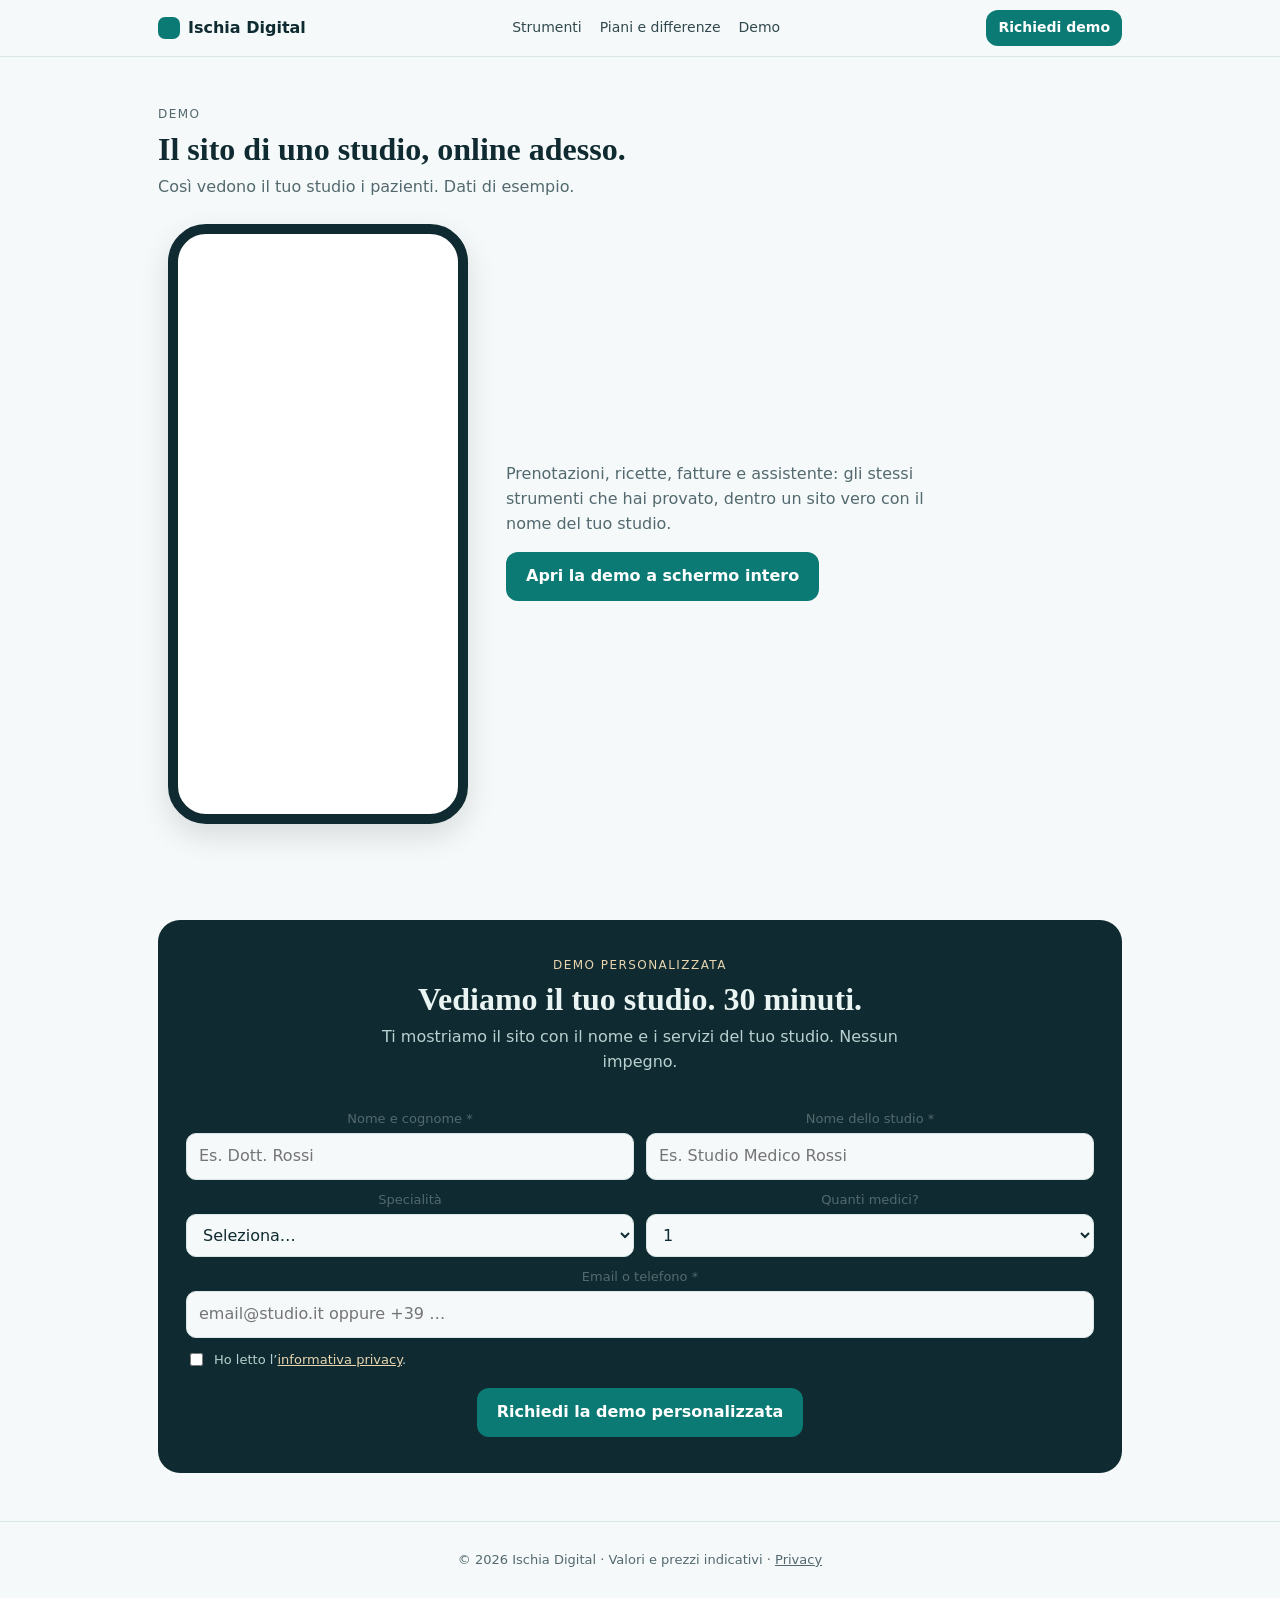
==== demo.html @ af40ac2d "Add demo.html" ====
<!DOCTYPE html><html lang="it"><head><meta charset="utf-8"><meta name="viewport" content="width=device-width, initial-scale=1, viewport-fit=cover"><title>Demo — Ischia Digital</title><meta name="description" content="Prova la demo online o richiedi una demo personalizzata per il tuo studio."><meta property="og:title" content="Demo — Ischia Digital"><meta property="og:description" content="Prova la demo online o richiedi una demo personalizzata per il tuo studio."><link rel="stylesheet" href="style.css"></head><body><header><div class="w"><a class="logo" href="index.html" style="color:inherit;text-decoration:none"><i></i>Ischia Digital</a><nav><a href="strumenti.html">Strumenti</a><a href="piani.html">Piani e differenze</a><a href="demo.html">Demo</a></nav><a class="btn s" href="demo.html#richiedi">Richiedi demo</a></div></header><section id="demo"><div class="w"><span class="n">Demo</span><h2 class="rv">Il sito di uno studio, online adesso.</h2><p class="sub rv">Così vedono il tuo studio i pazienti. Dati di esempio.</p>
<div class="dg rv"><div class="ph"><iframe id="df" title="Demo sito studio medico" loading="lazy"></iframe></div><div><p id="dn" hidden style="color:var(--mut)">La demo sarà disponibile a breve.</p><p style="color:var(--mut);max-width:44ch">Prenotazioni, ricette, fatture e assistente: gli stessi strumenti che hai provato, dentro un sito vero con il nome del tuo studio.</p><a id="do" class="btn" target="_blank" rel="noopener" href="#">Apri la demo a schermo intero</a></div></div></div></section><section id="richiedi"><div class="w"><div class="band rv"><span class="n" style="color:var(--ac2)">Demo personalizzata</span><h2>Vediamo il tuo studio. 30 minuti.</h2><p class="sub">Ti mostriamo il sito con il nome e i servizi del tuo studio. Nessun impegno.</p>
<form id="fm" onsubmit="inviaDemo(event)"><div class="row2"><div><label for="fNome">Nome e cognome *</label><input id="fNome" name="nome" required autocomplete="name" placeholder="Es. Dott. Rossi"></div><div><label for="fStudio">Nome dello studio *</label><input id="fStudio" name="studio" required placeholder="Es. Studio Medico Rossi"></div></div>
<div class="row2"><div><label for="fSpec">Specialità</label><select id="fSpec" name="spec"><option value="">Seleziona…</option><option>Medico di base</option><option>Specialista</option><option>Dentista</option><option>Fisioterapista</option><option>Altro</option></select></div><div><label for="fMed">Quanti medici?</label><select id="fMed" name="medici"><option>1</option><option>2–4</option><option>5+</option></select></div></div>
<label for="fCont">Email o telefono *</label><input id="fCont" name="contatto" required placeholder="email@studio.it oppure +39 …">
<label class="ck"><input type="checkbox" required> <span>Ho letto l’<a href="privacy.html" target="_blank">informativa privacy</a>.</span></label>
<button class="btn" style="margin-top:14px" type="submit">Richiedi la demo personalizzata</button></form></div></div></section><footer><div class="w">© 2026 Ischia Digital · Valori e prezzi indicativi · <a href="privacy.html" style="color:inherit">Privacy</a></div></footer><script src="common.js"></script><script src="demo.js"></script></body></html>
---- style.css ----
:root{--bg:#f5f9f9;--card:#fff;--tx:#0f2a30;--mut:#53696f;--ac:#0b7a75;--ac2:#e8d5b0;--acs:#dff1ef;--dk:#0f2a30;--dkt:#eaf4f3;--bd:#d9e5e6;--ok:#157a4a;--oks:#dff3e8;--wa:#9a6200;--was:#fdf0d5;box-sizing:border-box;padding-top:env(safe-area-inset-top,0px);padding-bottom:env(safe-area-inset-bottom,0px);color-scheme:light}
@media(prefers-color-scheme:dark){:root:not([data-theme="light"]){--bg:#0b1517;--card:#142326;--tx:#e8f2f2;--mut:#93a9ad;--ac:#4cc4bc;--ac2:#c9b57f;--acs:#123a3b;--dk:#06100f;--dkt:#eaf4f3;--bd:#254044;--ok:#6fd6a0;--oks:#143626;--wa:#f2c05c;--was:#3a2d10;color-scheme:dark}}
:root[data-theme="dark"]{--bg:#0b1517;--card:#142326;--tx:#e8f2f2;--mut:#93a9ad;--ac:#4cc4bc;--ac2:#c9b57f;--acs:#123a3b;--dk:#06100f;--bd:#254044;--ok:#6fd6a0;--oks:#143626;--wa:#f2c05c;--was:#3a2d10;color-scheme:dark}
*{box-sizing:border-box}html{scroll-behavior:smooth;scroll-padding-top:70px}
body{margin:0;background:var(--bg);color:var(--tx);font:16px/1.55 system-ui,-apple-system,"Segoe UI",sans-serif}
h1,h2,h3{font-family:Georgia,"Times New Roman",serif;line-height:1.1;margin:0}
.w{max-width:1000px;margin:0 auto;padding:0 18px}
header{position:sticky;top:0;z-index:5;background:color-mix(in srgb,var(--bg) 85%,transparent);backdrop-filter:blur(10px);border-bottom:1px solid var(--bd)}
header .w{display:flex;justify-content:space-between;align-items:center;height:56px}
.logo{font-weight:700;display:flex;gap:8px;align-items:center}.logo i{width:22px;height:22px;border-radius:7px;background:var(--ac);display:inline-block}
.btn{display:inline-block;border:0;background:var(--ac);color:#fff;padding:12px 20px;border-radius:12px;font:inherit;font-weight:600;cursor:pointer;text-decoration:none}
.btn.o{background:none;border:1.5px solid currentColor;color:inherit}.btn.s{padding:7px 12px;font-size:14px}
.hero{background:var(--dk);color:var(--dkt);padding:56px 0 48px;background-image:radial-gradient(circle at 85% 10%,rgba(76,196,188,.25),transparent 50%)}
.hero h1{font-size:clamp(2rem,5vw,2.8rem);margin:12px 0 16px}.hero p{max-width:48ch;color:#b9d0d0;font-size:1.1rem}
.tag{display:inline-block;font-size:13px;letter-spacing:.04em;text-transform:uppercase;color:var(--ac2);margin-bottom:8px}
.kp{display:flex;flex-wrap:wrap;gap:20px;margin-top:28px}.kp div{min-width:120px}.kp b{display:block;font-size:1.6rem;font-family:Georgia,serif;color:var(--ac2)}.kp span{font-size:13px;color:#93a9ad}
nav{display:flex;gap:18px;font-size:14px}nav a{color:inherit;text-decoration:none;opacity:.85}nav a:hover{opacity:1}
section{padding:48px 0}.sec{overflow-x:clip}.n{display:block;font-size:12px;letter-spacing:.12em;text-transform:uppercase;color:var(--mut);margin-bottom:8px}
h2{font-size:clamp(1.5rem,3.5vw,2rem);margin-bottom:8px}.sub{color:var(--mut);max-width:52ch;margin:0 0 24px}
.g{display:grid;gap:18px}.g2{grid-template-columns:repeat(auto-fit,minmax(280px,1fr))}.g3{grid-template-columns:repeat(auto-fit,minmax(240px,1fr))}
.c{background:var(--card);border:1px solid var(--bd);border-radius:18px;padding:20px 22px;box-shadow:0 8px 24px rgba(0,0,0,.04)}
.c h3{font-size:1.15rem;margin:6px 0 10px}label{display:block;font-size:13px;color:var(--mut);margin:10px 0 4px}
input,select,textarea{width:100%;padding:10px 12px;border:1.5px solid var(--bd);border-radius:10px;font:inherit;background:var(--bg);color:var(--tx)}
.slots{display:flex;flex-wrap:wrap;gap:8px;margin:12px 0}.slots button{padding:8px 12px;border-radius:10px;border:1.5px solid var(--bd);background:var(--card);font:inherit;cursor:pointer}.slots button:disabled{opacity:.4;cursor:not-allowed}.slots button:not(:disabled):hover{border-color:var(--ac)}
.st{display:flex;flex-wrap:wrap;gap:6px;margin:10px 0}.st span{font-size:12px;padding:4px 10px;border-radius:999px;background:var(--acs);color:var(--ac)}.st span.d{background:var(--oks);color:var(--ok)}
.doc{background:var(--acs);border-radius:12px;padding:12px 14px;margin-top:10px;font-size:14px}.doc b{display:block;margin-bottom:4px}
.band{background:var(--dk);color:var(--dkt);border-radius:22px;padding:36px 28px;text-align:center}.band h2{color:inherit}.band .sub{color:#b9d0d0;margin-left:auto;margin-right:auto}.ctas{display:flex;flex-wrap:wrap;gap:12px;justify-content:center;margin-top:20px}
footer{padding:28px 0;border-top:1px solid var(--bd);font-size:13px;color:var(--mut);text-align:center}
.rv{opacity:0;transform:translateY(24px);transition:opacity .7s cubic-bezier(.22,1,.36,1),transform .7s cubic-bezier(.22,1,.36,1)}.rv.in{opacity:1;transform:none}
@media(prefers-reduced-motion:reduce){.rv{opacity:1;transform:none;transition:none}}
.t{width:100%;border-collapse:collapse;font-size:14px}.t th,.t td{padding:12px 14px;border-bottom:1px solid var(--bd);text-align:left;vertical-align:top}.t th{font-size:12px;letter-spacing:.1em;text-transform:uppercase;color:var(--mut)}.t td:last-child,.t th.hl{color:var(--ac);font-weight:600}.ov{overflow-x:auto}
.ph{width:min(300px,86vw);aspect-ratio:9/18;margin:0 auto;border:10px solid var(--dk);border-radius:38px;overflow:hidden;background:var(--card);box-shadow:0 12px 30px rgba(0,0,0,.12)}.ph iframe{width:100%;height:100%;border:0}
.dg{display:grid;gap:28px;align-items:center}@media(min-width:760px){.dg{grid-template-columns:320px 1fr}}
.pl{display:flex;flex-direction:column}.pl.ft{border:2px solid var(--ac);box-shadow:0 12px 30px rgba(0,0,0,.08)}.pr{font-family:Georgia,serif;font-size:36px;color:var(--ac)}.pr small{font:14px system-ui;color:var(--mut)}.pl .btn{margin-top:auto;text-align:center}.pl .f{margin-bottom:16px}
.g3{grid-template-columns:repeat(auto-fit,minmax(240px,1fr))}.band .doc{color:#0f2a30}.row2{display:grid;gap:0 12px;grid-template-columns:repeat(auto-fit,minmax(200px,1fr))}.ck{display:flex;gap:8px;align-items:flex-start;font-size:13px;color:#b9d0d0;margin-top:12px}.ck input{width:auto;margin-top:3px}.ck a{color:var(--ac2)}

.sec{overflow-x:clip}.sx{opacity:0;transform:translateX(80px);transition:opacity .8s cubic-bezier(.22,1,.36,1),transform .8s cubic-bezier(.22,1,.36,1)}.sx.l{transform:translateX(-80px)}.sx.in{opacity:1;transform:none}
@media(prefers-reduced-motion:reduce){.sx{opacity:1;transform:none;transition:none}}
.zz{display:grid;grid-template-columns:72px 1fr;gap:6px 18px;max-width:820px;margin:20px 0;padding:24px;border:1px solid var(--bd);border-radius:22px;background:var(--card);box-shadow:0 12px 30px rgba(0,0,0,.06)}.zz.r{margin-left:auto}.zz .big{margin:0 0 8px}.zz p{margin:0;color:var(--mut);font-size:17px;max-width:58ch}.zz .note{font-size:13px;margin-top:10px}@media(max-width:560px){.zz{grid-template-columns:1fr}}
.pi{display:flex;justify-content:space-between;gap:10px;align-items:center;padding:12px 0;border-bottom:1px solid var(--bd);flex-wrap:wrap}.pi small{color:var(--mut)}.ac{display:flex;gap:6px}
.d{list-style:none;padding:12px 0 0;margin:14px 0 0;border-top:1px dashed var(--bd);font-size:13.5px;color:var(--mut)}.d li{padding:3px 0}.d b{color:var(--ac)}
canvas#cv{width:100%;height:auto;background:#fff;border:1.5px dashed var(--ac);border-radius:12px;touch-action:none;display:block}.sig{height:48px;background:#fff;border-radius:6px;display:block;margin:6px 0}.wide{grid-column:1/-1}.btn:disabled{opacity:.4;cursor:not-allowed}
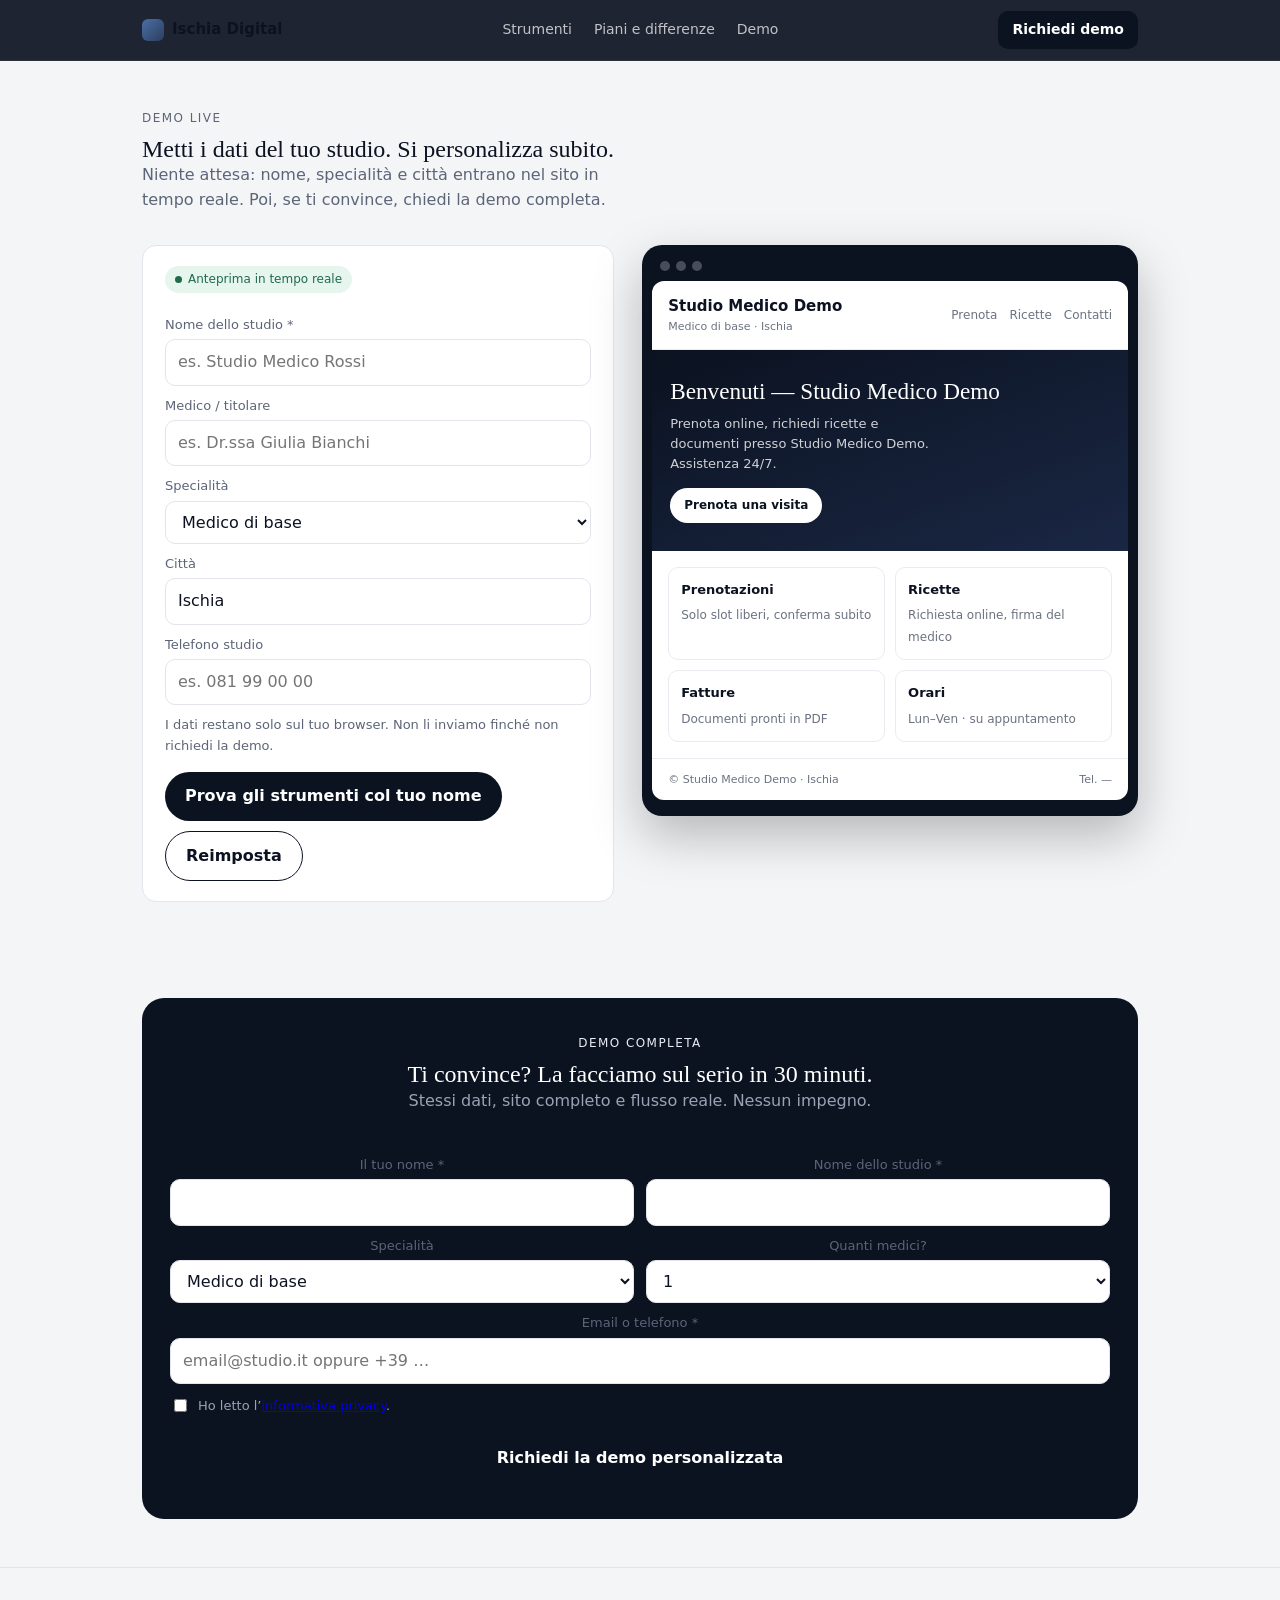
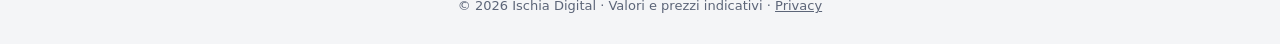
==== commit e3ffa0d9: "Demo live: personalizza col nome dello studio" ====
--- a/demo.html
+++ b/demo.html
@@ -1,7 +1,153 @@
-<!DOCTYPE html><html lang="it"><head><meta charset="utf-8"><meta name="viewport" content="width=device-width, initial-scale=1, viewport-fit=cover"><title>Demo — Ischia Digital</title><meta name="description" content="Prova la demo online o richiedi una demo personalizzata per il tuo studio."><meta property="og:title" content="Demo — Ischia Digital"><meta property="og:description" content="Prova la demo online o richiedi una demo personalizzata per il tuo studio."><link rel="stylesheet" href="style.css"></head><body><header><div class="w"><a class="logo" href="index.html" style="color:inherit;text-decoration:none"><i></i>Ischia Digital</a><nav><a href="strumenti.html">Strumenti</a><a href="piani.html">Piani e differenze</a><a href="demo.html">Demo</a></nav><a class="btn s" href="demo.html#richiedi">Richiedi demo</a></div></header><section id="demo"><div class="w"><span class="n">Demo</span><h2 class="rv">Il sito di uno studio, online adesso.</h2><p class="sub rv">Così vedono il tuo studio i pazienti. Dati di esempio.</p>
-<div class="dg rv"><div class="ph"><iframe id="df" title="Demo sito studio medico" loading="lazy"></iframe></div><div><p id="dn" hidden style="color:var(--mut)">La demo sarà disponibile a breve.</p><p style="color:var(--mut);max-width:44ch">Prenotazioni, ricette, fatture e assistente: gli stessi strumenti che hai provato, dentro un sito vero con il nome del tuo studio.</p><a id="do" class="btn" target="_blank" rel="noopener" href="#">Apri la demo a schermo intero</a></div></div></div></section><section id="richiedi"><div class="w"><div class="band rv"><span class="n" style="color:var(--ac2)">Demo personalizzata</span><h2>Vediamo il tuo studio. 30 minuti.</h2><p class="sub">Ti mostriamo il sito con il nome e i servizi del tuo studio. Nessun impegno.</p>
-<form id="fm" onsubmit="inviaDemo(event)"><div class="row2"><div><label for="fNome">Nome e cognome *</label><input id="fNome" name="nome" required autocomplete="name" placeholder="Es. Dott. Rossi"></div><div><label for="fStudio">Nome dello studio *</label><input id="fStudio" name="studio" required placeholder="Es. Studio Medico Rossi"></div></div>
-<div class="row2"><div><label for="fSpec">Specialità</label><select id="fSpec" name="spec"><option value="">Seleziona…</option><option>Medico di base</option><option>Specialista</option><option>Dentista</option><option>Fisioterapista</option><option>Altro</option></select></div><div><label for="fMed">Quanti medici?</label><select id="fMed" name="medici"><option>1</option><option>2–4</option><option>5+</option></select></div></div>
-<label for="fCont">Email o telefono *</label><input id="fCont" name="contatto" required placeholder="email@studio.it oppure +39 …">
-<label class="ck"><input type="checkbox" required> <span>Ho letto l’<a href="privacy.html" target="_blank">informativa privacy</a>.</span></label>
-<button class="btn" style="margin-top:14px" type="submit">Richiedi la demo personalizzata</button></form></div></div></section><footer><div class="w">© 2026 Ischia Digital · Valori e prezzi indicativi · <a href="privacy.html" style="color:inherit">Privacy</a></div></footer><script src="common.js"></script><script src="demo.js"></script></body></html>+<!DOCTYPE html>
+<html lang="it">
+<head>
+<meta charset="utf-8">
+<meta name="viewport" content="width=device-width, initial-scale=1, viewport-fit=cover">
+<title>Demo — Ischia Digital</title>
+<meta name="description" content="Inserisci i dati del tuo studio e vedi subito il sito personalizzato.">
+<link rel="stylesheet" href="style.css">
+<style>
+.pers-grid{display:grid;gap:28px;align-items:start}
+@media(min-width:860px){.pers-grid{grid-template-columns:1fr 1.05fr}}
+.preview-shell{background:var(--navy,#0b1220);border-radius:20px;padding:10px 10px 16px;box-shadow:0 20px 50px rgba(0,0,0,.25)}
+.preview-bar{display:flex;gap:6px;padding:6px 8px 10px}
+.preview-bar i{width:10px;height:10px;border-radius:50%;background:rgba(255,255,255,.25);display:block}
+.preview-frame{background:#fff;border-radius:12px;overflow:hidden;min-height:420px;color:#0c1222;font-size:14px}
+.pv-hdr{display:flex;justify-content:space-between;align-items:center;padding:14px 16px;border-bottom:1px solid #e8ecf0}
+.pv-logo{font-weight:700;font-size:15px}
+.pv-logo small{display:block;font-weight:500;font-size:11px;color:#6b7280}
+.pv-nav{display:flex;gap:12px;font-size:12px;color:#6b7280}
+.pv-hero{padding:28px 18px;background:linear-gradient(160deg,#0b1220 0%,#1a2744 100%);color:#fff}
+.pv-hero h3{font-family:Georgia,serif;font-size:1.45rem;margin:0 0 8px;font-weight:500;line-height:1.2}
+.pv-hero p{margin:0 0 14px;opacity:.8;font-size:13px;max-width:32ch}
+.pv-hero .pv-btn{display:inline-block;background:#fff;color:#0b1220;padding:8px 14px;border-radius:999px;font-size:12px;font-weight:600}
+.pv-body{padding:16px}
+.pv-cards{display:grid;grid-template-columns:1fr 1fr;gap:10px}
+.pv-card{border:1px solid #e8ecf0;border-radius:10px;padding:12px}
+.pv-card b{display:block;font-size:13px;margin-bottom:4px}
+.pv-card span{font-size:12px;color:#6b7280}
+.pv-foot{padding:12px 16px;border-top:1px solid #e8ecf0;font-size:11px;color:#6b7280;display:flex;justify-content:space-between;gap:8px;flex-wrap:wrap}
+.hint{font-size:13px;color:var(--mut);margin:10px 0 0}
+.live-badge{display:inline-flex;align-items:center;gap:6px;font-size:12px;color:#1f6b4a;background:#e6f5ee;padding:4px 10px;border-radius:999px;margin-bottom:12px}
+.live-badge::before{content:"";width:7px;height:7px;border-radius:50%;background:#1f6b4a;animation:pulse 1.4s infinite}
+@keyframes pulse{0%,100%{opacity:1}50%{opacity:.35}}
+</style>
+</head>
+<body>
+<header>
+  <div class="w">
+    <a class="logo" href="index.html" style="color:inherit;text-decoration:none"><i></i>Ischia Digital</a>
+    <nav>
+      <a href="strumenti.html">Strumenti</a>
+      <a href="piani.html">Piani e differenze</a>
+      <a href="demo.html">Demo</a>
+    </nav>
+    <a class="btn s" href="#richiedi">Richiedi demo</a>
+  </div>
+</header>
+
+<section id="demo">
+  <div class="w">
+    <span class="n">Demo live</span>
+    <h2 class="rv">Metti i dati del tuo studio. Si personalizza subito.</h2>
+    <p class="sub rv">Niente attesa: nome, specialità e città entrano nel sito in tempo reale. Poi, se ti convince, chiedi la demo completa.</p>
+
+    <div class="pers-grid rv">
+      <div class="c">
+        <span class="live-badge">Anteprima in tempo reale</span>
+        <label for="pNome">Nome dello studio *</label>
+        <input id="pNome" type="text" placeholder="es. Studio Medico Rossi" autocomplete="organization">
+        <label for="pDoc">Medico / titolare</label>
+        <input id="pDoc" type="text" placeholder="es. Dr.ssa Giulia Bianchi">
+        <label for="pSpec">Specialità</label>
+        <select id="pSpec">
+          <option>Medico di base</option>
+          <option>Cardiologia</option>
+          <option>Dentista</option>
+          <option>Fisioterapia</option>
+          <option>Dermatologia</option>
+          <option>Specialista</option>
+        </select>
+        <label for="pCitta">Città</label>
+        <input id="pCitta" type="text" placeholder="es. Ischia" value="Ischia">
+        <label for="pTel">Telefono studio</label>
+        <input id="pTel" type="text" placeholder="es. 081 99 00 00">
+        <p class="hint">I dati restano solo sul tuo browser. Non li inviamo finché non richiedi la demo.</p>
+        <div style="display:flex;flex-wrap:wrap;gap:10px;margin-top:16px">
+          <a class="btn" href="strumenti.html" id="goTools">Prova gli strumenti col tuo nome</a>
+          <button type="button" class="btn o" id="btnReset" style="color:inherit">Reimposta</button>
+        </div>
+      </div>
+
+      <div class="preview-shell">
+        <div class="preview-bar"><i></i><i></i><i></i></div>
+        <div class="preview-frame" id="preview">
+          <div class="pv-hdr">
+            <div class="pv-logo" id="pvLogo">Studio Medico Demo<small id="pvSpec">Medicina generale · Ischia</small></div>
+            <div class="pv-nav"><span>Prenota</span><span>Ricette</span><span>Contatti</span></div>
+          </div>
+          <div class="pv-hero">
+            <h3 id="pvTitle">Benvenuti nello Studio Medico Demo</h3>
+            <p id="pvLead">Prenota online, richiedi ricette e documenti. Assistenza 24/7.</p>
+            <span class="pv-btn">Prenota una visita</span>
+          </div>
+          <div class="pv-body">
+            <div class="pv-cards">
+              <div class="pv-card"><b>Prenotazioni</b><span>Solo slot liberi, conferma subito</span></div>
+              <div class="pv-card"><b>Ricette</b><span>Richiesta online, firma del medico</span></div>
+              <div class="pv-card"><b>Fatture</b><span>Documenti pronti in PDF</span></div>
+              <div class="pv-card"><b>Orari</b><span id="pvOrari">Lun–Ven · su appuntamento</span></div>
+            </div>
+          </div>
+          <div class="pv-foot">
+            <span id="pvFoot">© Studio Medico Demo · Ischia</span>
+            <span id="pvTel">Tel. —</span>
+          </div>
+        </div>
+      </div>
+    </div>
+  </div>
+</section>
+
+<section id="richiedi">
+  <div class="w">
+    <div class="band rv">
+      <span class="n" style="color:var(--ac2)">Demo completa</span>
+      <h2>Ti convince? La facciamo sul serio in 30 minuti.</h2>
+      <p class="sub">Stessi dati, sito completo e flusso reale. Nessun impegno.</p>
+      <form id="fm" onsubmit="inviaDemo(event)">
+        <div class="row2">
+          <div><label for="fNome">Il tuo nome *</label><input id="fNome" name="nome" required autocomplete="name"></div>
+          <div><label for="fStudio">Nome dello studio *</label><input id="fStudio" name="studio" required autocomplete="organization"></div>
+        </div>
+        <div class="row2">
+          <div>
+            <label for="fSpec">Specialità</label>
+            <select id="fSpec" name="spec">
+              <option value="">Seleziona…</option>
+              <option>Medico di base</option>
+              <option>Specialista</option>
+              <option>Dentista</option>
+              <option>Fisioterapista</option>
+              <option>Altro</option>
+            </select>
+          </div>
+          <div>
+            <label for="fMed">Quanti medici?</label>
+            <select id="fMed" name="medici"><option>1</option><option>2–4</option><option>5+</option></select>
+          </div>
+        </div>
+        <label for="fCont">Email o telefono *</label>
+        <input id="fCont" name="contatto" required placeholder="email@studio.it oppure +39 …">
+        <label class="ck"><input type="checkbox" required> <span>Ho letto l’<a href="privacy.html" target="_blank">informativa privacy</a>.</span></label>
+        <button class="btn" style="margin-top:14px" type="submit">Richiedi la demo personalizzata</button>
+      </form>
+    </div>
+  </div>
+</section>
+
+<footer><div class="w">© 2026 Ischia Digital · Valori e prezzi indicativi · <a href="privacy.html" style="color:inherit">Privacy</a></div></footer>
+<script src="common.js"></script>
+<script src="demo.js"></script>
+</body>
+</html>
--- a/style.css
+++ b/style.css
@@ -1,43 +1,214 @@
-
-:root{--bg:#f5f9f9;--card:#fff;--tx:#0f2a30;--mut:#53696f;--ac:#0b7a75;--ac2:#e8d5b0;--acs:#dff1ef;--dk:#0f2a30;--dkt:#eaf4f3;--bd:#d9e5e6;--ok:#157a4a;--oks:#dff3e8;--wa:#9a6200;--was:#fdf0d5;box-sizing:border-box;padding-top:env(safe-area-inset-top,0px);padding-bottom:env(safe-area-inset-bottom,0px);color-scheme:light}
-@media(prefers-color-scheme:dark){:root:not([data-theme="light"]){--bg:#0b1517;--card:#142326;--tx:#e8f2f2;--mut:#93a9ad;--ac:#4cc4bc;--ac2:#c9b57f;--acs:#123a3b;--dk:#06100f;--dkt:#eaf4f3;--bd:#254044;--ok:#6fd6a0;--oks:#143626;--wa:#f2c05c;--was:#3a2d10;color-scheme:dark}}
-:root[data-theme="dark"]{--bg:#0b1517;--card:#142326;--tx:#e8f2f2;--mut:#93a9ad;--ac:#4cc4bc;--ac2:#c9b57f;--acs:#123a3b;--dk:#06100f;--bd:#254044;--ok:#6fd6a0;--oks:#143626;--wa:#f2c05c;--was:#3a2d10;color-scheme:dark}
-*{box-sizing:border-box}html{scroll-behavior:smooth;scroll-padding-top:70px}
-body{margin:0;background:var(--bg);color:var(--tx);font:16px/1.55 system-ui,-apple-system,"Segoe UI",sans-serif}
-h1,h2,h3{font-family:Georgia,"Times New Roman",serif;line-height:1.1;margin:0}
-.w{max-width:1000px;margin:0 auto;padding:0 18px}
-header{position:sticky;top:0;z-index:5;background:color-mix(in srgb,var(--bg) 85%,transparent);backdrop-filter:blur(10px);border-bottom:1px solid var(--bd)}
-header .w{display:flex;justify-content:space-between;align-items:center;height:56px}
-.logo{font-weight:700;display:flex;gap:8px;align-items:center}.logo i{width:22px;height:22px;border-radius:7px;background:var(--ac);display:inline-block}
-.btn{display:inline-block;border:0;background:var(--ac);color:#fff;padding:12px 20px;border-radius:12px;font:inherit;font-weight:600;cursor:pointer;text-decoration:none}
-.btn.o{background:none;border:1.5px solid currentColor;color:inherit}.btn.s{padding:7px 12px;font-size:14px}
-.hero{background:var(--dk);color:var(--dkt);padding:56px 0 48px;background-image:radial-gradient(circle at 85% 10%,rgba(76,196,188,.25),transparent 50%)}
-.hero h1{font-size:clamp(2rem,5vw,2.8rem);margin:12px 0 16px}.hero p{max-width:48ch;color:#b9d0d0;font-size:1.1rem}
-.tag{display:inline-block;font-size:13px;letter-spacing:.04em;text-transform:uppercase;color:var(--ac2);margin-bottom:8px}
-.kp{display:flex;flex-wrap:wrap;gap:20px;margin-top:28px}.kp div{min-width:120px}.kp b{display:block;font-size:1.6rem;font-family:Georgia,serif;color:var(--ac2)}.kp span{font-size:13px;color:#93a9ad}
-nav{display:flex;gap:18px;font-size:14px}nav a{color:inherit;text-decoration:none;opacity:.85}nav a:hover{opacity:1}
-section{padding:48px 0}.sec{overflow-x:clip}.n{display:block;font-size:12px;letter-spacing:.12em;text-transform:uppercase;color:var(--mut);margin-bottom:8px}
-h2{font-size:clamp(1.5rem,3.5vw,2rem);margin-bottom:8px}.sub{color:var(--mut);max-width:52ch;margin:0 0 24px}
-.g{display:grid;gap:18px}.g2{grid-template-columns:repeat(auto-fit,minmax(280px,1fr))}.g3{grid-template-columns:repeat(auto-fit,minmax(240px,1fr))}
-.c{background:var(--card);border:1px solid var(--bd);border-radius:18px;padding:20px 22px;box-shadow:0 8px 24px rgba(0,0,0,.04)}
-.c h3{font-size:1.15rem;margin:6px 0 10px}label{display:block;font-size:13px;color:var(--mut);margin:10px 0 4px}
-input,select,textarea{width:100%;padding:10px 12px;border:1.5px solid var(--bd);border-radius:10px;font:inherit;background:var(--bg);color:var(--tx)}
-.slots{display:flex;flex-wrap:wrap;gap:8px;margin:12px 0}.slots button{padding:8px 12px;border-radius:10px;border:1.5px solid var(--bd);background:var(--card);font:inherit;cursor:pointer}.slots button:disabled{opacity:.4;cursor:not-allowed}.slots button:not(:disabled):hover{border-color:var(--ac)}
-.st{display:flex;flex-wrap:wrap;gap:6px;margin:10px 0}.st span{font-size:12px;padding:4px 10px;border-radius:999px;background:var(--acs);color:var(--ac)}.st span.d{background:var(--oks);color:var(--ok)}
-.doc{background:var(--acs);border-radius:12px;padding:12px 14px;margin-top:10px;font-size:14px}.doc b{display:block;margin-bottom:4px}
-.band{background:var(--dk);color:var(--dkt);border-radius:22px;padding:36px 28px;text-align:center}.band h2{color:inherit}.band .sub{color:#b9d0d0;margin-left:auto;margin-right:auto}.ctas{display:flex;flex-wrap:wrap;gap:12px;justify-content:center;margin-top:20px}
-footer{padding:28px 0;border-top:1px solid var(--bd);font-size:13px;color:var(--mut);text-align:center}
-.rv{opacity:0;transform:translateY(24px);transition:opacity .7s cubic-bezier(.22,1,.36,1),transform .7s cubic-bezier(.22,1,.36,1)}.rv.in{opacity:1;transform:none}
-@media(prefers-reduced-motion:reduce){.rv{opacity:1;transform:none;transition:none}}
-.t{width:100%;border-collapse:collapse;font-size:14px}.t th,.t td{padding:12px 14px;border-bottom:1px solid var(--bd);text-align:left;vertical-align:top}.t th{font-size:12px;letter-spacing:.1em;text-transform:uppercase;color:var(--mut)}.t td:last-child,.t th.hl{color:var(--ac);font-weight:600}.ov{overflow-x:auto}
-.ph{width:min(300px,86vw);aspect-ratio:9/18;margin:0 auto;border:10px solid var(--dk);border-radius:38px;overflow:hidden;background:var(--card);box-shadow:0 12px 30px rgba(0,0,0,.12)}.ph iframe{width:100%;height:100%;border:0}
-.dg{display:grid;gap:28px;align-items:center}@media(min-width:760px){.dg{grid-template-columns:320px 1fr}}
-.pl{display:flex;flex-direction:column}.pl.ft{border:2px solid var(--ac);box-shadow:0 12px 30px rgba(0,0,0,.08)}.pr{font-family:Georgia,serif;font-size:36px;color:var(--ac)}.pr small{font:14px system-ui;color:var(--mut)}.pl .btn{margin-top:auto;text-align:center}.pl .f{margin-bottom:16px}
-.g3{grid-template-columns:repeat(auto-fit,minmax(240px,1fr))}.band .doc{color:#0f2a30}.row2{display:grid;gap:0 12px;grid-template-columns:repeat(auto-fit,minmax(200px,1fr))}.ck{display:flex;gap:8px;align-items:flex-start;font-size:13px;color:#b9d0d0;margin-top:12px}.ck input{width:auto;margin-top:3px}.ck a{color:var(--ac2)}
-
-.sec{overflow-x:clip}.sx{opacity:0;transform:translateX(80px);transition:opacity .8s cubic-bezier(.22,1,.36,1),transform .8s cubic-bezier(.22,1,.36,1)}.sx.l{transform:translateX(-80px)}.sx.in{opacity:1;transform:none}
-@media(prefers-reduced-motion:reduce){.sx{opacity:1;transform:none;transition:none}}
-.zz{display:grid;grid-template-columns:72px 1fr;gap:6px 18px;max-width:820px;margin:20px 0;padding:24px;border:1px solid var(--bd);border-radius:22px;background:var(--card);box-shadow:0 12px 30px rgba(0,0,0,.06)}.zz.r{margin-left:auto}.zz .big{margin:0 0 8px}.zz p{margin:0;color:var(--mut);font-size:17px;max-width:58ch}.zz .note{font-size:13px;margin-top:10px}@media(max-width:560px){.zz{grid-template-columns:1fr}}
-.pi{display:flex;justify-content:space-between;gap:10px;align-items:center;padding:12px 0;border-bottom:1px solid var(--bd);flex-wrap:wrap}.pi small{color:var(--mut)}.ac{display:flex;gap:6px}
-.d{list-style:none;padding:12px 0 0;margin:14px 0 0;border-top:1px dashed var(--bd);font-size:13.5px;color:var(--mut)}.d li{padding:3px 0}.d b{color:var(--ac)}
-canvas#cv{width:100%;height:auto;background:#fff;border:1.5px dashed var(--ac);border-radius:12px;touch-action:none;display:block}.sig{height:48px;background:#fff;border-radius:6px;display:block;margin:6px 0}.wide{grid-column:1/-1}.btn:disabled{opacity:.4;cursor:not-allowed}
+/* ===== Design system: dark premium (Tremendis-inspired) ===== */
+:root{
+  --bg:#f4f5f7;
+  --card:#ffffff;
+  --tx:#0c1222;
+  --mut:#5c6578;
+  --line:#e2e5ec;
+  --navy:#0b1220;
+  --navy2:#121a2b;
+  --ink:#e8ecf4;
+  --muted-on-dark:#9aa3b5;
+  --ac:#3d5a80;
+  --ac-soft:#e8eef6;
+  --ok:#1f6b4a;
+  --wa:#9a6200;
+  --radius:14px;
+  --font:system-ui,-apple-system,"Segoe UI",sans-serif;
+  --serif:Georgia,"Times New Roman",serif;
+  box-sizing:border-box;
+  color-scheme:light;
+}
+*{box-sizing:border-box}
+html{scroll-behavior:smooth;scroll-padding-top:72px}
+body{margin:0;background:var(--bg);color:var(--tx);font:16px/1.55 var(--font)}
+h1,h2,h3{font-family:var(--serif);line-height:1.15;margin:0;font-weight:500}
+.w{max-width:1040px;margin:0 auto;padding:0 22px}
+
+.hdr,header{
+  position:sticky;top:0;z-index:20;
+  background:rgba(11,18,32,.92);
+  backdrop-filter:blur(12px);
+  border-bottom:1px solid rgba(255,255,255,.06);
+}
+.hdr-inner,header .w{
+  display:flex;align-items:center;justify-content:space-between;height:60px;gap:16px;
+}
+.logo{display:flex;align-items:center;gap:8px;font-weight:600;color:#fff;text-decoration:none;font-size:15px}
+.logo i{width:22px;height:22px;border-radius:6px;background:linear-gradient(135deg,#4a6fa5,#2c3e5f);display:inline-block}
+nav{display:flex;gap:22px;font-size:14px}
+nav a{color:rgba(255,255,255,.72);text-decoration:none}
+nav a:hover{color:#fff}
+.btn{
+  display:inline-flex;align-items:center;justify-content:center;
+  border:0;border-radius:999px;padding:12px 20px;
+  font:inherit;font-weight:600;cursor:pointer;text-decoration:none;
+  background:var(--navy);color:#fff;
+}
+.btn-pill{padding:9px 16px;font-size:13.5px;background:#fff;color:var(--navy)}
+.btn-light{background:#fff;color:var(--navy)}
+.btn-ghost{background:transparent;color:#fff;border:1px solid rgba(255,255,255,.28)}
+.btn.o{background:transparent;border:1.5px solid currentColor;color:inherit}
+.btn.s{padding:8px 14px;font-size:14px;border-radius:10px}
+
+.hero-dark{
+  background:var(--navy);
+  color:var(--ink);
+  padding:72px 0 56px;
+  background-image:radial-gradient(ellipse 80% 60% at 70% 0%,rgba(61,90,128,.35),transparent 55%);
+}
+.eyebrow{font-size:12px;letter-spacing:.14em;text-transform:uppercase;color:var(--muted-on-dark);margin:0 0 16px}
+.eyebrow.dark{color:var(--mut)}
+.display{font-size:clamp(2.4rem,6vw,3.6rem);color:#fff;margin:0 0 18px;letter-spacing:-.02em}
+.display-sm{font-size:clamp(1.7rem,3.5vw,2.35rem);margin:0 0 12px}
+.display-sm.light{color:#fff}
+.lead{max-width:36ch;color:var(--muted-on-dark);font-size:1.12rem;margin:0 0 28px}
+.lead-sm{max-width:42ch;color:var(--muted-on-dark);margin:0 0 24px}
+.hero-cta{display:flex;flex-wrap:wrap;gap:12px;margin-bottom:36px}
+.hero-stats{display:flex;flex-wrap:wrap;gap:28px}
+.hero-stats strong{display:block;font-family:var(--serif);font-size:1.75rem;color:#fff;font-weight:500}
+.hero-stats span{font-size:13px;color:var(--muted-on-dark)}
+.micro{margin:16px 0 0;font-size:12px;color:rgba(154,163,181,.8)}
+
+.bar-dark{background:var(--navy2);border-top:1px solid rgba(255,255,255,.06)}
+.bar-grid{display:grid;grid-template-columns:repeat(3,1fr);gap:12px;padding:18px 22px;text-align:center;color:var(--muted-on-dark);font-size:14px}
+@media(max-width:640px){.bar-grid{grid-template-columns:1fr}}
+
+.sec-light{padding:64px 0;background:#fff}
+.sec-muted{padding:64px 0;background:var(--bg)}
+.sec-dark{padding:72px 0;background:var(--navy)}
+.sub{color:var(--mut);max-width:48ch;margin:0 0 32px}
+
+.rows{display:flex;flex-direction:column;gap:0;border-top:1px solid var(--line)}
+.row-item{display:grid;grid-template-columns:64px 1fr;gap:20px;padding:28px 0;border-bottom:1px solid var(--line)}
+.row-item .num{font-family:var(--serif);font-size:1.25rem;color:var(--mut)}
+.row-item h3{font-size:1.2rem;margin:0 0 8px}
+.row-item p{margin:0;color:var(--mut);max-width:52ch}
+
+.split{display:grid;gap:18px;grid-template-columns:repeat(auto-fit,minmax(260px,1fr));margin-top:8px}
+.split-card{background:#fff;border:1px solid var(--line);border-radius:var(--radius);padding:24px}
+.split-card h3{font-size:1.1rem;margin:0 0 14px}
+.split-card ul{margin:0;padding:0;list-style:none}
+.split-card li{padding:8px 0;border-bottom:1px solid var(--line);color:var(--mut);font-size:14.5px}
+.split-card li:last-child{border:0}
+.split-card.yes h3{color:var(--ok)}
+.split-card.no h3{color:var(--wa)}
+
+.cmp{margin-top:28px;border:1px solid var(--line);border-radius:var(--radius);overflow:hidden;background:#fff}
+.cmp-head,.cmp-row{display:grid;grid-template-columns:1.2fr 1fr 1fr;gap:12px;padding:14px 18px;font-size:14px}
+.cmp-head{background:var(--bg);font-size:12px;text-transform:uppercase;letter-spacing:.08em;color:var(--mut)}
+.cmp-row{border-top:1px solid var(--line)}
+.cmp-row span:first-child{font-weight:600;color:var(--tx)}
+.cmp .hl{color:var(--ac);font-weight:600}
+@media(max-width:560px){
+  .cmp-head,.cmp-row{grid-template-columns:1fr;gap:4px}
+  .cmp-head span:first-child{display:none}
+}
+
+.cta-block{text-align:center}
+.cta-block .lead-sm{margin-left:auto;margin-right:auto}
+.cta-block .hero-cta{justify-content:center}
+
+.ftr{background:var(--navy);color:var(--muted-on-dark);padding:28px 0;font-size:13px;border-top:1px solid rgba(255,255,255,.06)}
+.ftr-inner{display:flex;flex-wrap:wrap;gap:16px 24px;align-items:center}
+.ftr a{color:var(--muted-on-dark);text-decoration:none}
+.ftr a:hover{color:#fff}
+
+.fab{
+  position:fixed;right:18px;bottom:18px;z-index:30;
+  background:#fff;color:var(--navy);border:1px solid var(--line);
+  box-shadow:0 8px 28px rgba(0,0,0,.18);
+  padding:12px 18px;border-radius:999px;font-weight:600;text-decoration:none;font-size:14px;
+}
+@media(min-width:900px){.fab{display:none}}
+
+.hero{background:var(--navy);color:var(--ink);padding:56px 0 48px}
+.hero h1{font-size:clamp(2rem,5vw,2.8rem);margin:12px 0 16px;color:#fff}
+.hero p{max-width:48ch;color:var(--muted-on-dark);font-size:1.1rem}
+.tag{display:inline-block;font-size:12px;letter-spacing:.1em;text-transform:uppercase;color:var(--muted-on-dark);margin-bottom:8px}
+.kp{display:flex;flex-wrap:wrap;gap:20px;margin-top:28px}
+.kp b{display:block;font-size:1.6rem;font-family:var(--serif);color:#fff}
+.kp span{font-size:13px;color:var(--muted-on-dark)}
+section{padding:48px 0}
+.n{display:block;font-size:12px;letter-spacing:.12em;text-transform:uppercase;color:var(--mut);margin-bottom:8px}
+.g{display:grid;gap:18px}
+.g2{grid-template-columns:repeat(auto-fit,minmax(280px,1fr))}
+.g3{grid-template-columns:repeat(auto-fit,minmax(240px,1fr))}
+.c{background:var(--card);border:1px solid var(--line);border-radius:var(--radius);padding:20px 22px}
+.c h3{font-size:1.15rem;margin:6px 0 10px}
+label{display:block;font-size:13px;color:var(--mut);margin:10px 0 4px}
+input,select,textarea{width:100%;padding:10px 12px;border:1.5px solid var(--line);border-radius:10px;font:inherit;background:#fff;color:var(--tx)}
+.slots{display:flex;flex-wrap:wrap;gap:8px;margin:12px 0}
+.slots button{padding:8px 12px;border-radius:10px;border:1.5px solid var(--line);background:#fff;font:inherit;cursor:pointer}
+.slots button:disabled{opacity:.4;cursor:not-allowed}
+.st{display:flex;flex-wrap:wrap;gap:6px;margin:10px 0}
+.st span{font-size:12px;padding:4px 10px;border-radius:999px;background:var(--ac-soft);color:var(--ac)}
+.st span.d{background:#e6f5ee;color:var(--ok)}
+.doc{background:var(--ac-soft);border-radius:12px;padding:12px 14px;margin-top:10px;font-size:14px}
+.doc b{display:block;margin-bottom:4px}
+.band{background:var(--navy);color:var(--ink);border-radius:22px;padding:36px 28px;text-align:center}
+.band h2{color:#fff}
+.band .sub{color:var(--muted-on-dark);margin-left:auto;margin-right:auto}
+.ctas{display:flex;flex-wrap:wrap;gap:12px;justify-content:center;margin-top:20px}
+footer{padding:28px 0;border-top:1px solid var(--line);font-size:13px;color:var(--mut);text-align:center}
+.t{width:100%;border-collapse:collapse;font-size:14px}
+.t th,.t td{padding:12px 14px;border-bottom:1px solid var(--line);text-align:left}
+.t th{font-size:12px;letter-spacing:.08em;text-transform:uppercase;color:var(--mut)}
+.t td:last-child,.t th.hl{color:var(--ac);font-weight:600}
+.ov{overflow-x:auto}
+.ph{width:min(300px,86vw);aspect-ratio:9/18;margin:0 auto;border:10px solid var(--navy);border-radius:38px;overflow:hidden;background:#fff}
+.ph iframe{width:100%;height:100%;border:0}
+.dg{display:grid;gap:28px;align-items:center}
+@media(min-width:760px){.dg{grid-template-columns:320px 1fr}}
+.pl{display:flex;flex-direction:column}
+.pl.ft{border:2px solid var(--ac)}
+.pr{font-family:var(--serif);font-size:36px;color:var(--ac)}
+.pr small{font:14px var(--font);color:var(--mut)}
+.pl .btn{margin-top:auto;text-align:center}
+.row2{display:grid;gap:0 12px;grid-template-columns:repeat(auto-fit,minmax(200px,1fr))}
+.ck{display:flex;gap:8px;align-items:flex-start;font-size:13px;color:var(--muted-on-dark);margin-top:12px}
+.ck input{width:auto;margin-top:3px}
+.zz{display:grid;grid-template-columns:72px 1fr;gap:6px 18px;max-width:820px;margin:20px 0;padding:24px;border:1px solid var(--line);border-radius:var(--radius);background:#fff}
+.zz .big{margin:0 0 8px}
+.zz p{margin:0;color:var(--mut);font-size:17px;max-width:58ch}
+.zz .note{font-size:13px;margin-top:10px}
+@media(max-width:560px){.zz{grid-template-columns:1fr}}
+.pi{display:flex;justify-content:space-between;gap:10px;align-items:center;padding:12px 0;border-bottom:1px solid var(--line);flex-wrap:wrap}
+.pi small{color:var(--mut)}
+.ac{display:flex;gap:6px}
+.d{list-style:none;padding:12px 0 0;margin:14px 0 0;border-top:1px dashed var(--line);font-size:13.5px;color:var(--mut)}
+.d li{padding:3px 0}
+.d b{color:var(--ac)}
+canvas#cv{width:100%;height:auto;min-height:140px;background:#fff;border:1.5px dashed var(--ac);border-radius:12px;touch-action:none;display:block}
+.sig{height:48px;background:#fff;border-radius:6px;display:block;margin:6px 0}
+.btn:disabled{opacity:.4;cursor:not-allowed}
+.quote p{margin:0 0 12px;font-size:1.05rem;line-height:1.45;font-style:italic}
+.quote small{color:var(--mut);font-size:13px}
+.flow{display:flex;flex-wrap:wrap;align-items:center;gap:10px 14px;margin:18px 0 28px;padding:16px 18px;background:#fff;border:1px solid var(--line);border-radius:16px}
+.flow-step{display:flex;align-items:flex-start;gap:10px;min-width:140px}
+.flow-n{flex-shrink:0;width:28px;height:28px;border-radius:50%;background:var(--navy);color:#fff;font-size:13px;font-weight:700;display:flex;align-items:center;justify-content:center}
+.flow-step b{display:block;font-size:14px}
+.flow-step small{display:block;color:var(--mut);font-size:12px;margin-top:2px}
+.flow-arrow{color:var(--ac);font-weight:700;opacity:.7}
+@media(max-width:560px){.flow{flex-direction:column;align-items:stretch}.flow-arrow{transform:rotate(90deg);text-align:center}}
+@media(max-width:640px){
+  nav{display:none}
+  .slots button{min-width:72px;min-height:44px;padding:12px 14px}
+  input,select,textarea{min-height:44px;font-size:16px}
+  .btn{min-height:44px}
+}
+.sx{opacity:0;transform:translateX(40px);transition:opacity .7s ease,transform .7s ease}
+.sx.l{transform:translateX(-40px)}
+.sx.in{opacity:1;transform:none}
+
+/* Reveal enhancements */
+.rv{opacity:0;transform:translateY(22px);transition:opacity .7s cubic-bezier(.22,1,.36,1),transform .7s cubic-bezier(.22,1,.36,1)}
+.rv.in{opacity:1;transform:none}
+.row-item.rv:nth-child(2){transition-delay:.08s}
+.row-item.rv:nth-child(3){transition-delay:.16s}
+.split-card.rv:nth-child(2){transition-delay:.1s}
+.hero-dark .rv{transition-duration:.85s}
+.hero-dark .lead.rv{transition-delay:.1s}
+.hero-dark .hero-cta.rv{transition-delay:.18s}
+.hero-dark .hero-stats.rv{transition-delay:.26s}
+@media(prefers-reduced-motion:reduce){.rv,.sx{opacity:1;transform:none;transition:none}}
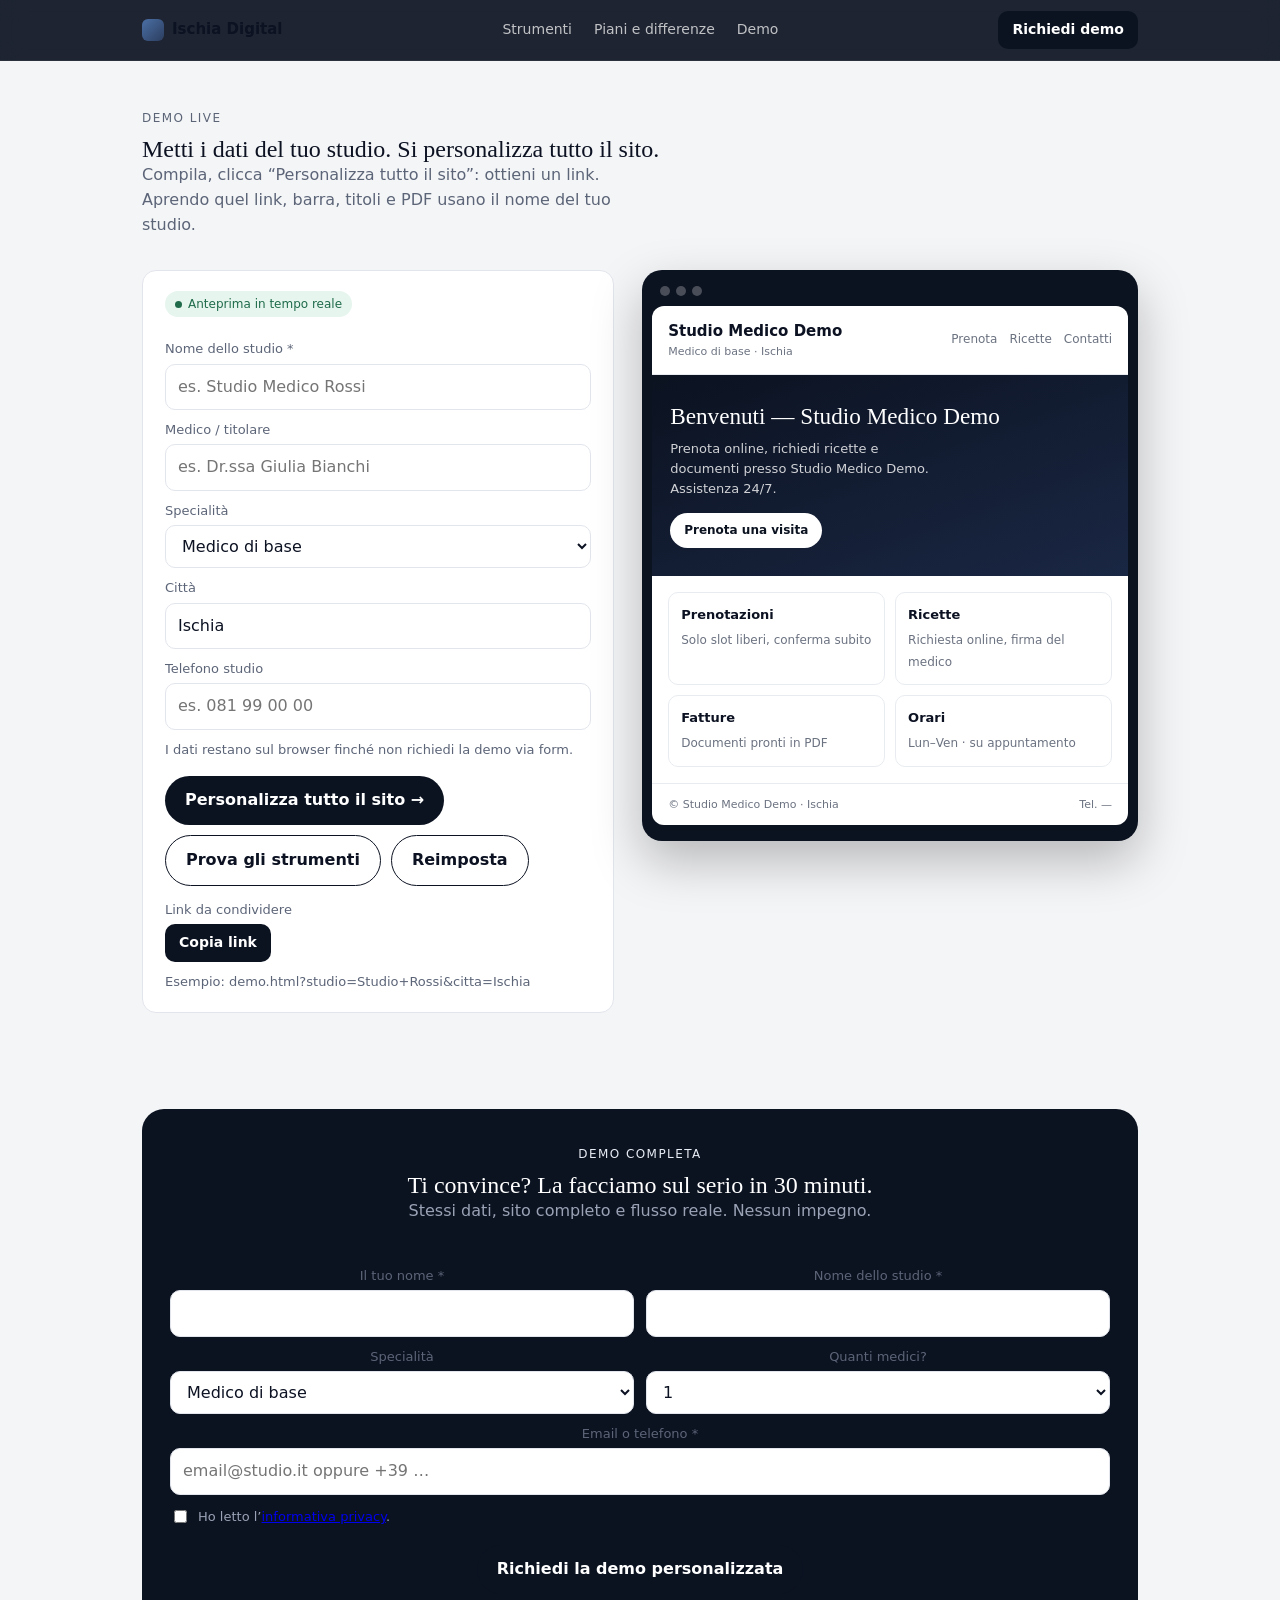
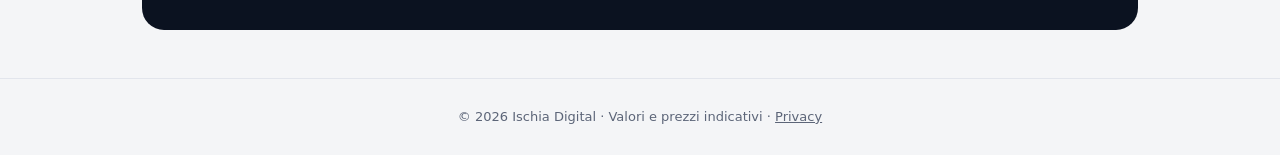
==== commit 9ad5350f: "Bottone personalizza tutto il sito + link condivisibile" ====
--- a/demo.html
+++ b/demo.html
@@ -4,7 +4,7 @@
 <meta charset="utf-8">
 <meta name="viewport" content="width=device-width, initial-scale=1, viewport-fit=cover">
 <title>Demo — Ischia Digital</title>
-<meta name="description" content="Inserisci i dati del tuo studio e vedi subito il sito personalizzato.">
+<meta name="description" content="Inserisci i dati del tuo studio e personalizza tutto il sito con un link.">
 <link rel="stylesheet" href="style.css">
 <style>
 .pers-grid{display:grid;gap:28px;align-items:start}
@@ -49,8 +49,8 @@
 <section id="demo">
   <div class="w">
     <span class="n">Demo live</span>
-    <h2 class="rv">Metti i dati del tuo studio. Si personalizza subito.</h2>
-    <p class="sub rv">Niente attesa: nome, specialità e città entrano nel sito in tempo reale. Poi, se ti convince, chiedi la demo completa.</p>
+    <h2 class="rv">Metti i dati del tuo studio. Si personalizza tutto il sito.</h2>
+    <p class="sub rv">Compila, clicca “Personalizza tutto il sito”: ottieni un link. Aprendo quel link, barra, titoli e PDF usano il nome del tuo studio.</p>
 
     <div class="pers-grid rv">
       <div class="c">
@@ -72,10 +72,19 @@
         <input id="pCitta" type="text" placeholder="es. Ischia" value="Ischia">
         <label for="pTel">Telefono studio</label>
         <input id="pTel" type="text" placeholder="es. 081 99 00 00">
-        <p class="hint">I dati restano solo sul tuo browser. Non li inviamo finché non richiedi la demo.</p>
+        <p class="hint">I dati restano sul browser finché non richiedi la demo via form.</p>
         <div style="display:flex;flex-wrap:wrap;gap:10px;margin-top:16px">
-          <a class="btn" href="strumenti.html" id="goTools">Prova gli strumenti col tuo nome</a>
+          <button type="button" class="btn" id="btnApply">Personalizza tutto il sito →</button>
+          <a class="btn o" href="strumenti.html" id="goTools" style="color:inherit">Prova gli strumenti</a>
           <button type="button" class="btn o" id="btnReset" style="color:inherit">Reimposta</button>
+        </div>
+        <div style="margin-top:14px">
+          <label for="shareLink">Link da condividere</label>
+          <div style="display:flex;gap:8px;flex-wrap:wrap;align-items:center">
+            <input id="shareLink" type="text" readonly hidden style="flex:1;min-width:200px;font-size:13px">
+            <button type="button" class="btn s" id="btnCopy">Copia link</button>
+          </div>
+          <p class="hint">Esempio: demo.html?studio=Studio+Rossi&citta=Ischia</p>
         </div>
       </div>
 
